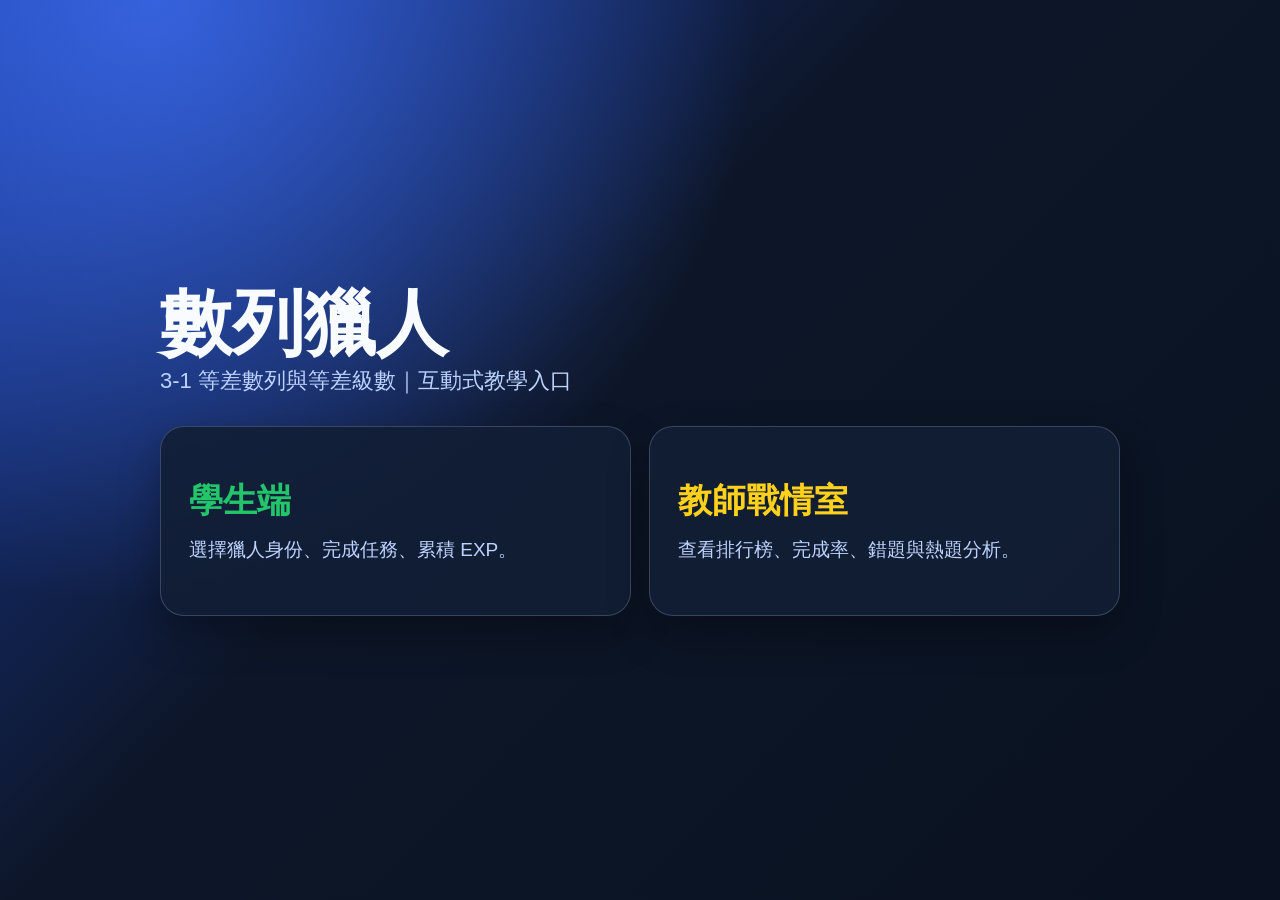
==== index.html @ e48b3611 "Add files via upload" ====
<!doctype html>
<html lang="zh-Hant">
<head>
  <meta charset="utf-8">
  <meta name="viewport" content="width=device-width, initial-scale=1">
  <title>數列獵人｜入口</title>
  <style>
    :root {
      --bg: #0d1628;
      --bg2: #193a9d;
      --panel: rgba(18, 31, 54, 0.9);
      --line: rgba(175, 199, 238, 0.24);
      --text: #f8fbff;
      --muted: #bdd3ff;
      --gold: #ffd11a;
      --green: #23c56b;
    }
    * { box-sizing: border-box; }
    body {
      margin: 0;
      min-height: 100vh;
      color: var(--text);
      background: radial-gradient(circle at 12% 0%, rgba(57, 103, 230, 0.9), transparent 42%),
        linear-gradient(135deg, var(--bg2), var(--bg) 42%, #0a1221 100%);
      font-family: "Microsoft JhengHei", "Noto Sans TC", Arial, sans-serif;
    }
    main {
      display: grid;
      min-height: 100vh;
      align-content: center;
      gap: 28px;
      width: min(960px, calc(100% - 36px));
      margin: 0 auto;
      padding: 48px 0;
    }
    h1 {
      margin: 0;
      font-size: clamp(38px, 7vw, 72px);
      line-height: 1.1;
    }
    p {
      margin: 0;
      color: var(--muted);
      font-size: 22px;
      line-height: 1.6;
    }
    .cards {
      display: grid;
      grid-template-columns: repeat(2, minmax(0, 1fr));
      gap: 18px;
    }
    a {
      display: grid;
      min-height: 190px;
      align-content: center;
      gap: 12px;
      padding: 28px;
      border: 1px solid var(--line);
      border-radius: 24px;
      background: var(--panel);
      color: var(--text);
      text-decoration: none;
      box-shadow: 0 18px 42px rgba(0, 0, 0, 0.32);
    }
    a strong {
      color: var(--gold);
      font-size: 34px;
    }
    a span {
      color: var(--muted);
      font-size: 19px;
      line-height: 1.5;
    }
    .student strong { color: var(--green); }
    @media (max-width: 720px) {
      .cards { grid-template-columns: 1fr; }
    }
  </style>
</head>
<body>
  <main>
    <section>
      <h1>數列獵人</h1>
      <p>3-1 等差數列與等差級數｜互動式教學入口</p>
    </section>
    <section class="cards">
      <a class="student" href="./student/">
        <strong>學生端</strong>
        <span>選擇獵人身份、完成任務、累積 EXP。</span>
      </a>
      <a href="./dashboard/">
        <strong>教師戰情室</strong>
        <span>查看排行榜、完成率、錯題與熱題分析。</span>
      </a>
    </section>
  </main>
</body>
</html>
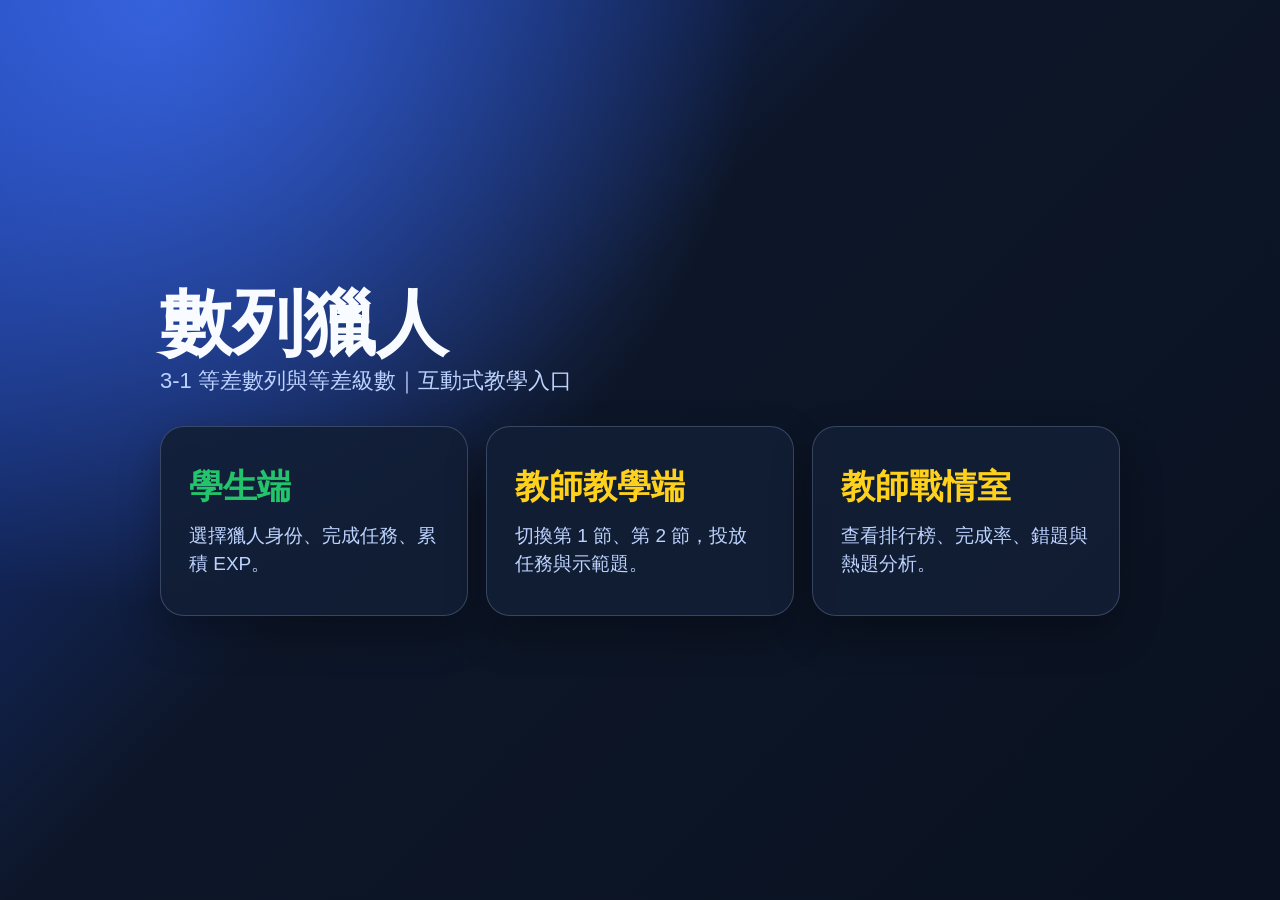
==== commit 799575a5: "Add files via upload" ====
--- a/index.html
+++ b/index.html
@@ -46,7 +46,7 @@
     }
     .cards {
       display: grid;
-      grid-template-columns: repeat(2, minmax(0, 1fr));
+      grid-template-columns: repeat(3, minmax(0, 1fr));
       gap: 18px;
     }
     a {
@@ -72,6 +72,10 @@
       line-height: 1.5;
     }
     .student strong { color: var(--green); }
+    .teach strong { color: #ffd11a; }
+    @media (max-width: 900px) {
+      .cards { grid-template-columns: 1fr 1fr; }
+    }
     @media (max-width: 720px) {
       .cards { grid-template-columns: 1fr; }
     }
@@ -88,6 +92,10 @@
         <strong>學生端</strong>
         <span>選擇獵人身份、完成任務、累積 EXP。</span>
       </a>
+      <a class="teach" href="./teach/">
+        <strong>教師教學端</strong>
+        <span>切換第 1 節、第 2 節，投放任務與示範題。</span>
+      </a>
       <a href="./dashboard/">
         <strong>教師戰情室</strong>
         <span>查看排行榜、完成率、錯題與熱題分析。</span>
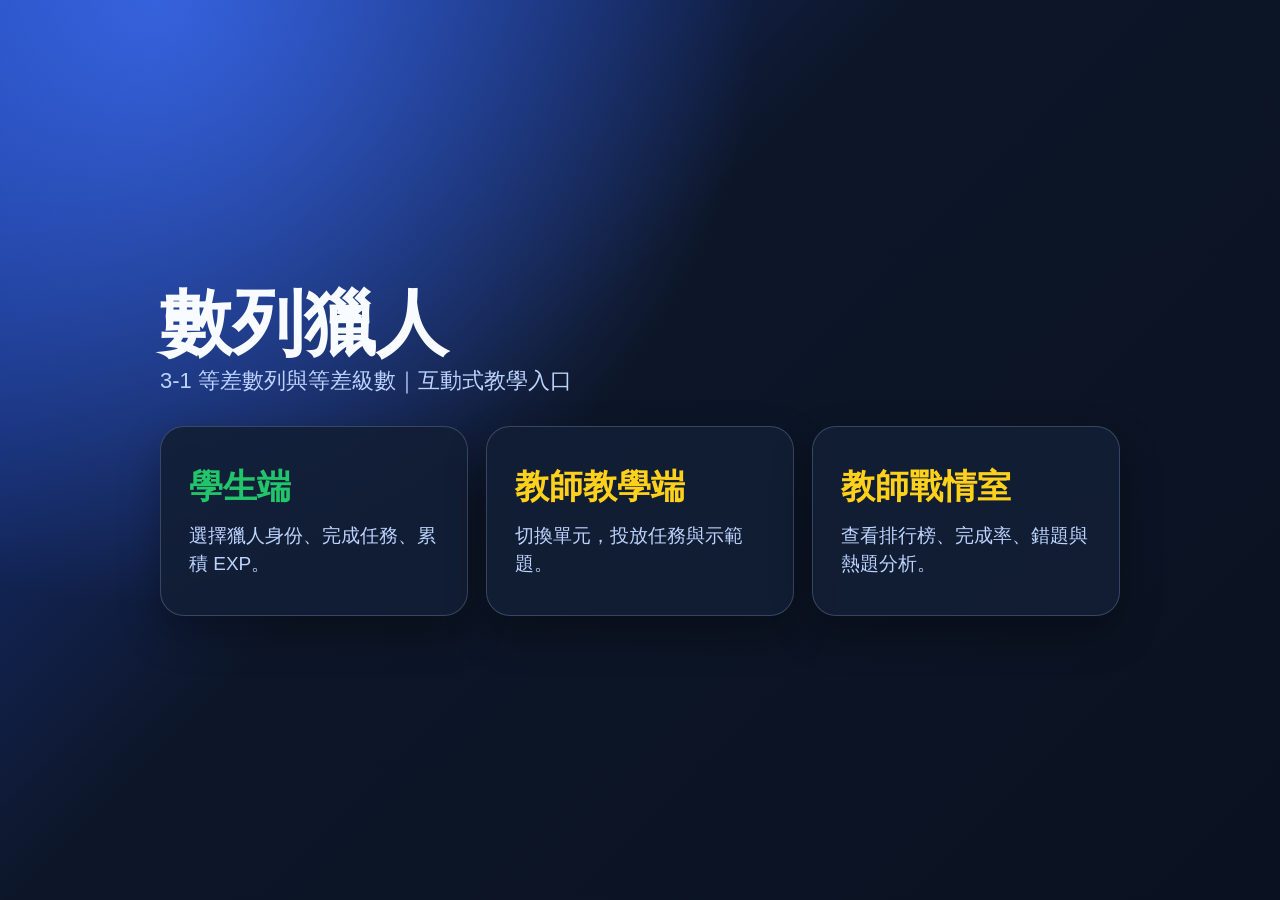
==== commit ac476a4e: "Add files via upload" ====
--- a/index.html
+++ b/index.html
@@ -94,7 +94,7 @@
       </a>
       <a class="teach" href="./teach/">
         <strong>教師教學端</strong>
-        <span>切換第 1 節、第 2 節，投放任務與示範題。</span>
+        <span>切換單元，投放任務與示範題。</span>
       </a>
       <a href="./dashboard/">
         <strong>教師戰情室</strong>
